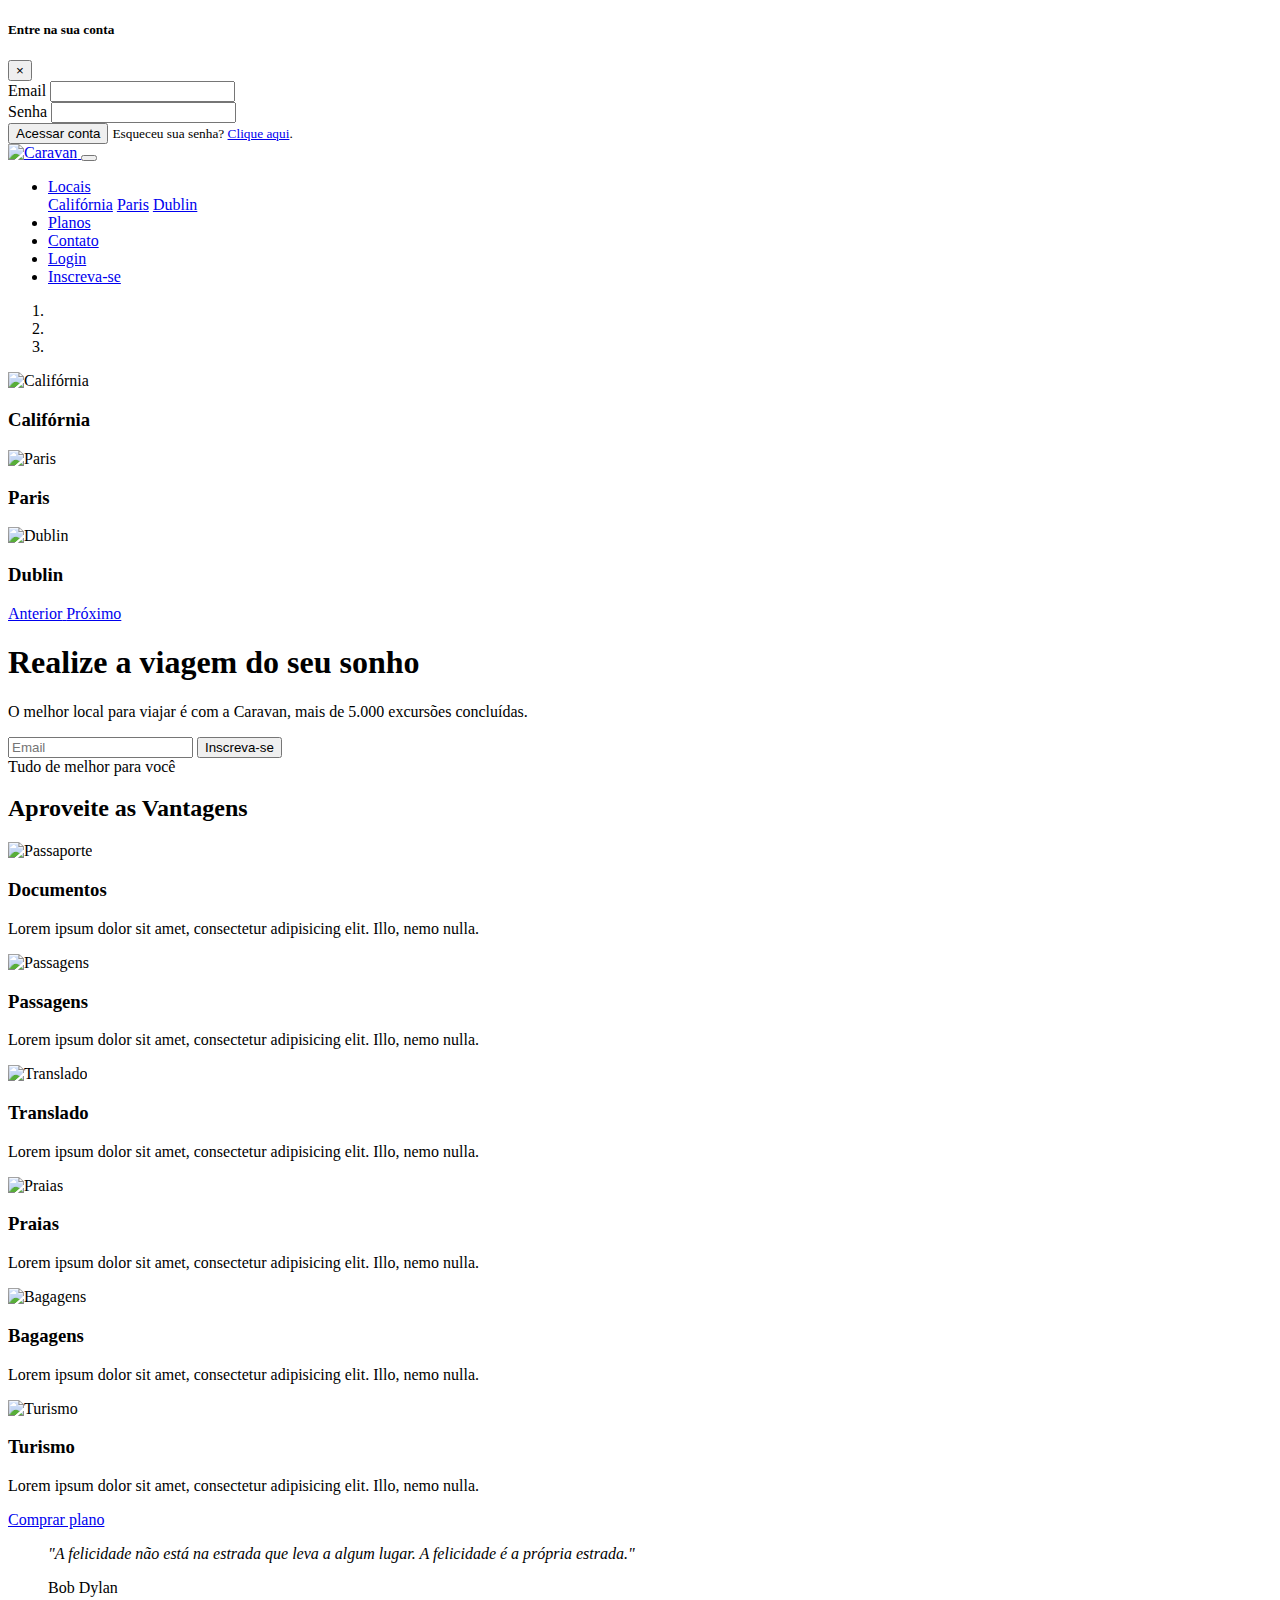
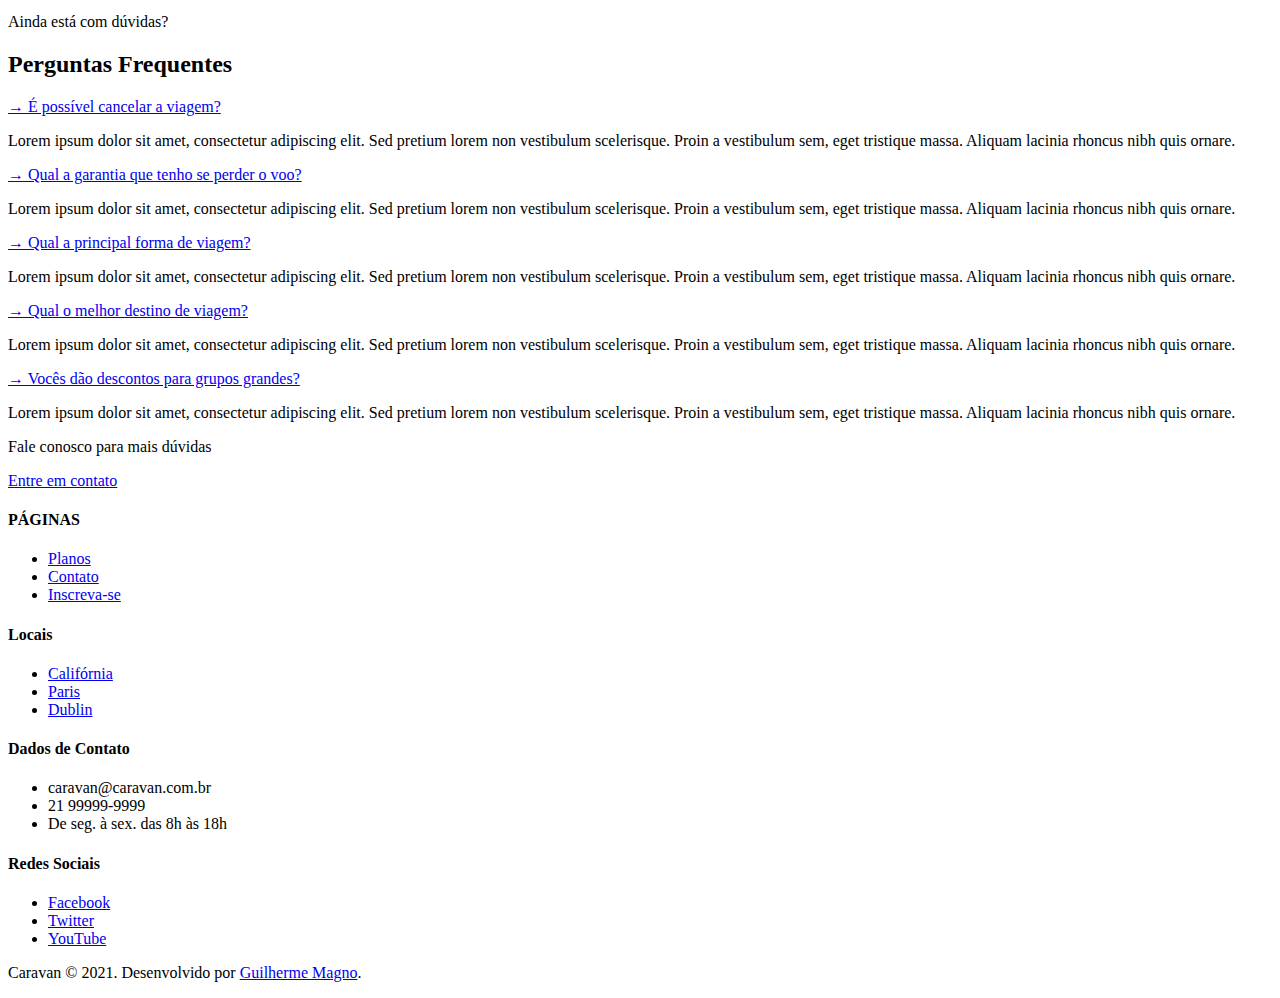
==== src/pages/index.html @ 3365ece3 "Organiza estrutura do projeto" ====
<!DOCTYPE html>
<html lang="pt-br">
<head>
  <meta charset="UTF-8">
  <meta name="viewport" content="width=device-width, initial-scale=1.0">
  <title>Caravan</title>
  <link rel="stylesheet" href="css/bootstrap.css">
  <link rel="stylesheet" href="css/style.css">
  <link rel="shortcut icon" href="img/favicon.ico" type="image/x-icon">
</head>
<body>

  <div class="modal fade" id="modalLogin" tabindex="-1" role="dialog" aria-labelledby="modalLoginLabel" aria-hidden="true">
    <div class="modal-dialog" role="document">
      <div class="modal-content">
        <div class="modal-header">
          <h5 class="modal-title" id="modalLoginLabel">Entre na sua conta</h5>
          <button type="button" class="close" data-dismiss="modal" aria-label="Fechar">
            <span aria-hidden="true">&times;</span>
          </button>
        </div>
        <div class="modal-body">
          <form>
            <div class="form-group">
              <label for="loginEmail">Email</label>
              <input type="email" class="form-control" id="loginEmail">
            </div>
            <div class="form-group">
              <label for="loginSenha">Senha</label>
              <input type="password" class="form-control" id="loginSenha">
            </div>
            <button type="submit" class="btn btn-primary">Acessar conta</button>
            <small class="form-text text-muted">Esqueceu sua senha? <a href="#">Clique aqui</a>.</small>
          </form>
        </div>
      </div>
    </div>
  </div>

  <nav class="navbar navbar-light bg-light navbar-expand-md fixed-top py-3 box-shadow">
    <a href="index.html" class="navbar-brand">
      <img src="img/caravan.svg" alt="Caravan">
    </a>
    <button class="navbar-toggler" type="button" data-toggle="collapse" data-target="#navbarSupportedContent" aria-controls="navbarSupportedContent" aria-expanded="false" aria-label="Toggle navigation">
      <span class="navbar-toggler-icon"></span>
    </button>

    <div class="collapse navbar-collapse" id="navbarSupportedContent">
      <ul class="navbar-nav ml-auto">
        <li class="nav-item dropdown">
          <a class="nav-link dropdown-toggle" href="#" id="navbarDropdown" role="button" data-toggle="dropdown" aria-haspopup="true" aria-expanded="false">Locais</a>
          <div class="dropdown-menu" aria-labelledby="navbarDropdown">
            <a href="local.html" class="dropdown-item">Califórnia</a>
            <a href="local.html" class="dropdown-item">Paris</a>
            <a href="local.html" class="dropdown-item">Dublin</a>
          </div>
        </li>
        <li class="nav-item">
          <a href="planos.html" class="nav-link">Planos</a>
        </li>
        <li class="nav-item">
          <a href="contato.html" class="nav-link">Contato</a>
        </li>
        <li class="nav-item">
          <a href="#" class="nav-link" data-toggle="modal" data-target="#modalLogin">Login</a>
        </li>
        <li class="nav-item">
          <a href="inscricao.html" class="btn btn-outline-primary ml-md-2">Inscreva-se</a>
        </li>
      </ul>
    </div>
  </nav>

  <section class="container-fluid">
    <div class="row bg-dark text-white">
      <div class="col-lg-7 p-0">
        <div id="carouselCidades" class="carousel slide" data-ride="carousel">
          <ol class="carousel-indicators">
            <li data-target="#carouselCidades" data-slide-to="0" class="active"></li>
            <li data-target="#carouselCidades" data-slide-to="1"></li>
            <li data-target="#carouselCidades" data-slide-to="2"></li>
          </ol>
          <div class="carousel-inner">
            <div class="carousel-item active">
              <img src="img/california.jpg" class="d-block w-100" alt="Califórnia">
              <div class="carousel-caption">
                <h3 class="display-4">Califórnia</h3>
              </div>
            </div>
            <div class="carousel-item">
              <img src="img/paris.jpg" class="d-block w-100" alt="Paris">
              <div class="carousel-caption">
                <h3 class="display-4">Paris</h3>
              </div>
            </div>
            <div class="carousel-item">
              <img src="img/dublin.jpg" class="d-block w-100" alt="Dublin">
              <div class="carousel-caption">
                <h3 class="display-4">Dublin</h3>
              </div>
            </div>
          </div>
          <a class="carousel-control-prev" href="#carouselCidades" role="button" data-slide="prev">
            <span class="carousel-control-prev-icon" aria-hidden="true"></span>
            <span class="sr-only">Anterior</span>
          </a>
          <a class="carousel-control-next" href="#carouselCidades" role="button" data-slide="next">
            <span class="carousel-control-next-icon" aria-hidden="true"></span>
            <span class="sr-only">Próximo</span>
          </a>
        </div>
      </div>
      <div class="col-lg-5 p-4 align-self-center">
        <h1 class="display-4">Realize a viagem do seu sonho</h1>
        <p class="lead">O melhor local para viajar é com a Caravan, mais de 5.000 excursões concluídas.</p>
        <form action="#">
          <div class="input-group input-group-lg">
            <input type="text" class="form-control" placeholder="Email" aria-label="Email">
            <span class="input-group-append">
              <button class="btn btn-primary" type="button">Inscreva-se</button>
            </span>
          </div>
        </form>
      </div>
    </div>
  </section>

  <section class="py-5 bg-light text-center">
    <div class="container">
      <div class="my-5">
        <span class="h6 d-block text-uppercase">Tudo de melhor para você</span>
        <h2 class="display-4 text-primary">Aproveite as Vantagens</h2>
      </div>
      <div class="row">
        <div class="col-xl-4 col-md-6">
          <div class="d-flex justify-content-center icon">
            <img src="img/icones/passaporte.svg" alt="Passaporte">
          </div>
          <h3>Documentos</h3>
          <p>Lorem ipsum dolor sit amet, consectetur adipisicing elit. Illo, nemo nulla.</p>
        </div>
        <div class="col-xl-4 col-md-6">
          <div class="d-flex justify-content-center icon">
            <img src="img/icones/passagens.svg" alt="Passagens">
          </div>
          <h3>Passagens</h3>
          <p>Lorem ipsum dolor sit amet, consectetur adipisicing elit. Illo, nemo nulla.</p>
        </div>
        <div class="col-xl-4 col-md-6">
          <div class="d-flex justify-content-center icon">
            <img src="img/icones/translado.svg" alt="Translado">
          </div>
          <h3>Translado</h3>
          <p>Lorem ipsum dolor sit amet, consectetur adipisicing elit. Illo, nemo nulla.</p>
        </div>
        <div class="col-xl-4 col-md-6">
          <div class="d-flex justify-content-center icon">
            <img src="img/icones/praias.svg" alt="Praias">
          </div>
          <h3>Praias</h3>
          <p>Lorem ipsum dolor sit amet, consectetur adipisicing elit. Illo, nemo nulla.</p>
        </div>
        <div class="col-xl-4 col-md-6">
          <div class="d-flex justify-content-center icon">
            <img src="img/icones/bagagens.svg" alt="Bagagens">
          </div>
          <h3>Bagagens</h3>
          <p>Lorem ipsum dolor sit amet, consectetur adipisicing elit. Illo, nemo nulla.</p>
        </div>
        <div class="col-xl-4 col-md-6">
          <div class="d-flex justify-content-center icon">
            <img src="img/icones/turismo.svg" alt="Turismo">
          </div>
          <h3>Turismo</h3>
          <p>Lorem ipsum dolor sit amet, consectetur adipisicing elit. Illo, nemo nulla.</p>
        </div>
      </div>
      <a href="planos.html" class="btn btn-primary btn-lg mt-4">Comprar plano</a>
    </div>
  </section>

  <section id="home-quote" class="p-md-5">
    <blockquote class="blockquote text-center text-white p-md-5 p-3">
      <p class="display-4">
        <em>"A felicidade não está na estrada que leva a algum lugar. A felicidade é a própria estrada."</em>
      </p>
      <footer class="blockquote-footer text-white">Bob Dylan</footer>
    </blockquote>
  </section>

  <section class="container">
    <div class="my-5 text-center">
      <span class="h6 d-block text-uppercase">Ainda está com dúvidas?</span>
      <h2 class="display-4 text-primary">Perguntas Frequentes</h2>
    </div>
    <div class="row justify-content-center">
      <div class="col-md-6" id="perguntasFrequentes" data-children=".pergunta">
        <div class="pergunta py-2">
          <a href="#pergunta1" class="lead" data-toggle="collapse" data-parent="perguntasFrequentes">→ É possível cancelar a viagem?</a>
          <div id="pergunta1" class="collapse show" aria-controls="pergunta1">
            <p>Lorem ipsum dolor sit amet, consectetur adipiscing elit. Sed pretium lorem non vestibulum scelerisque. Proin a vestibulum sem, eget tristique massa. Aliquam lacinia rhoncus nibh quis ornare.</p>
          </div>
        </div>
        <div class="dropdown-divider"></div>
        <div class="pergunta py-2">
          <a href="#pergunta2" class="lead" data-toggle="collapse" data-parent="perguntasFrequentes">→ Qual a garantia que tenho se perder o voo?</a>
          <div id="pergunta2" class="collapse" aria-controls="pergunta2">
            <p>Lorem ipsum dolor sit amet, consectetur adipiscing elit. Sed pretium lorem non vestibulum scelerisque. Proin a vestibulum sem, eget tristique massa. Aliquam lacinia rhoncus nibh quis ornare.</p>
          </div>
        </div>
        <div class="dropdown-divider"></div>
        <div class="pergunta py-2">
          <a href="#pergunta3" class="lead" data-toggle="collapse" data-parent="perguntasFrequentes">→ Qual a principal forma de viagem?</a>
          <div id="pergunta3" class="collapse" aria-controls="pergunta3">
            <p>Lorem ipsum dolor sit amet, consectetur adipiscing elit. Sed pretium lorem non vestibulum scelerisque. Proin a vestibulum sem, eget tristique massa. Aliquam lacinia rhoncus nibh quis ornare.</p>
          </div>
        </div>
        <div class="dropdown-divider"></div>
        <div class="pergunta py-2">
          <a href="#pergunta4" class="lead" data-toggle="collapse" data-parent="perguntasFrequentes">→ Qual o melhor destino de viagem?</a>
          <div id="pergunta4" class="collapse" aria-controls="pergunta4">
            <p>Lorem ipsum dolor sit amet, consectetur adipiscing elit. Sed pretium lorem non vestibulum scelerisque. Proin a vestibulum sem, eget tristique massa. Aliquam lacinia rhoncus nibh quis ornare.</p>
          </div>
        </div>
        <div class="dropdown-divider"></div>
        <div class="pergunta py-2">
          <a href="#pergunta5" class="lead" data-toggle="collapse" data-parent="perguntasFrequentes">→ Vocês dão descontos para grupos grandes?</a>
          <div id="pergunta5" class="collapse" aria-controls="pergunta5">
            <p>Lorem ipsum dolor sit amet, consectetur adipiscing elit. Sed pretium lorem non vestibulum scelerisque. Proin a vestibulum sem, eget tristique massa. Aliquam lacinia rhoncus nibh quis ornare.</p>
          </div>
        </div>
        <div class="dropdown-divider"></div>
      </div>
    </div>
    <div class="text-center my-4">
      <p class="small m-1 text-uppercase">Fale conosco para mais dúvidas</p>
      <a href="contato.html" class="btn btn-primary btn-lg">Entre em contato</a>
    </div>
  </section>
  
  <footer class="bg-dark text-white mt-5">
    <div class="container py-4">
      <div class="row">
        <div class="col-6 col-md-3">
          <h4 class="h6">PÁGINAS</h4>
          <ul class="list-unstyled">
            <li><a href="planos.html">Planos</a></li>
            <li><a href="contato.html">Contato</a></li>
            <li><a href="inscricao.html">Inscreva-se</a></li>
          </ul>
        </div>
        <div class="col-6 col-md-3">
          <h4 class="h6 text-uppercase">Locais</h4>
          <ul class="list-unstyled">
            <li><a href="local.html">Califórnia</a></li>
            <li><a href="local.html">Paris</a></li>
            <li><a href="local.html">Dublin</a></li>
          </ul>
        </div>
        <div class="col-md-4">
          <h4 class="h6 text-uppercase">Dados de Contato</h4>
          <ul class="list-unstyled">
            <li class="text-secondary">caravan@caravan.com.br</li>
            <li class="text-secondary">21 99999-9999</li>
            <li class="text-secondary">De seg. à sex. das 8h às 18h</li>
          </ul>
        </div>
        <div class="col-md-2">
          <h4 class="h6 text-uppercase">Redes Sociais</h4>
          <ul class="list-unstyled">
            <li><a href="#" class="btn btn-outline-secondary btn-sm btn-block mb-2 footer-button">Facebook</a></li>
            <li><a href="#" class="btn btn-outline-secondary btn-sm btn-block mb-2 footer-button">Twitter</a></li>
            <li><a href="#" class="btn btn-outline-secondary btn-sm btn-block mb-2 footer-button">YouTube</a></li>
          </ul>
        </div>
      </div>
    </div>
    <div class="bg-primary text-center py-3">
      <p class="mb-0">Caravan © 2021. Desenvolvido por <a href="https://github.com/devMagno" target="_blank" class="text-dark font-weight-bold">Guilherme Magno</a>.</p>
    </div>
  </footer>
  
  <script type="text/javascript" src="js/jquery-3.2.1.slim.min.js"></script>
  <script type="text/javascript" src="js/popper.min.js"></script>
  <script type="text/javascript" src="js/bootstrap.js"></script>
  <script type="text/javascript" src="js/app.js"></script>

</body>
</html>
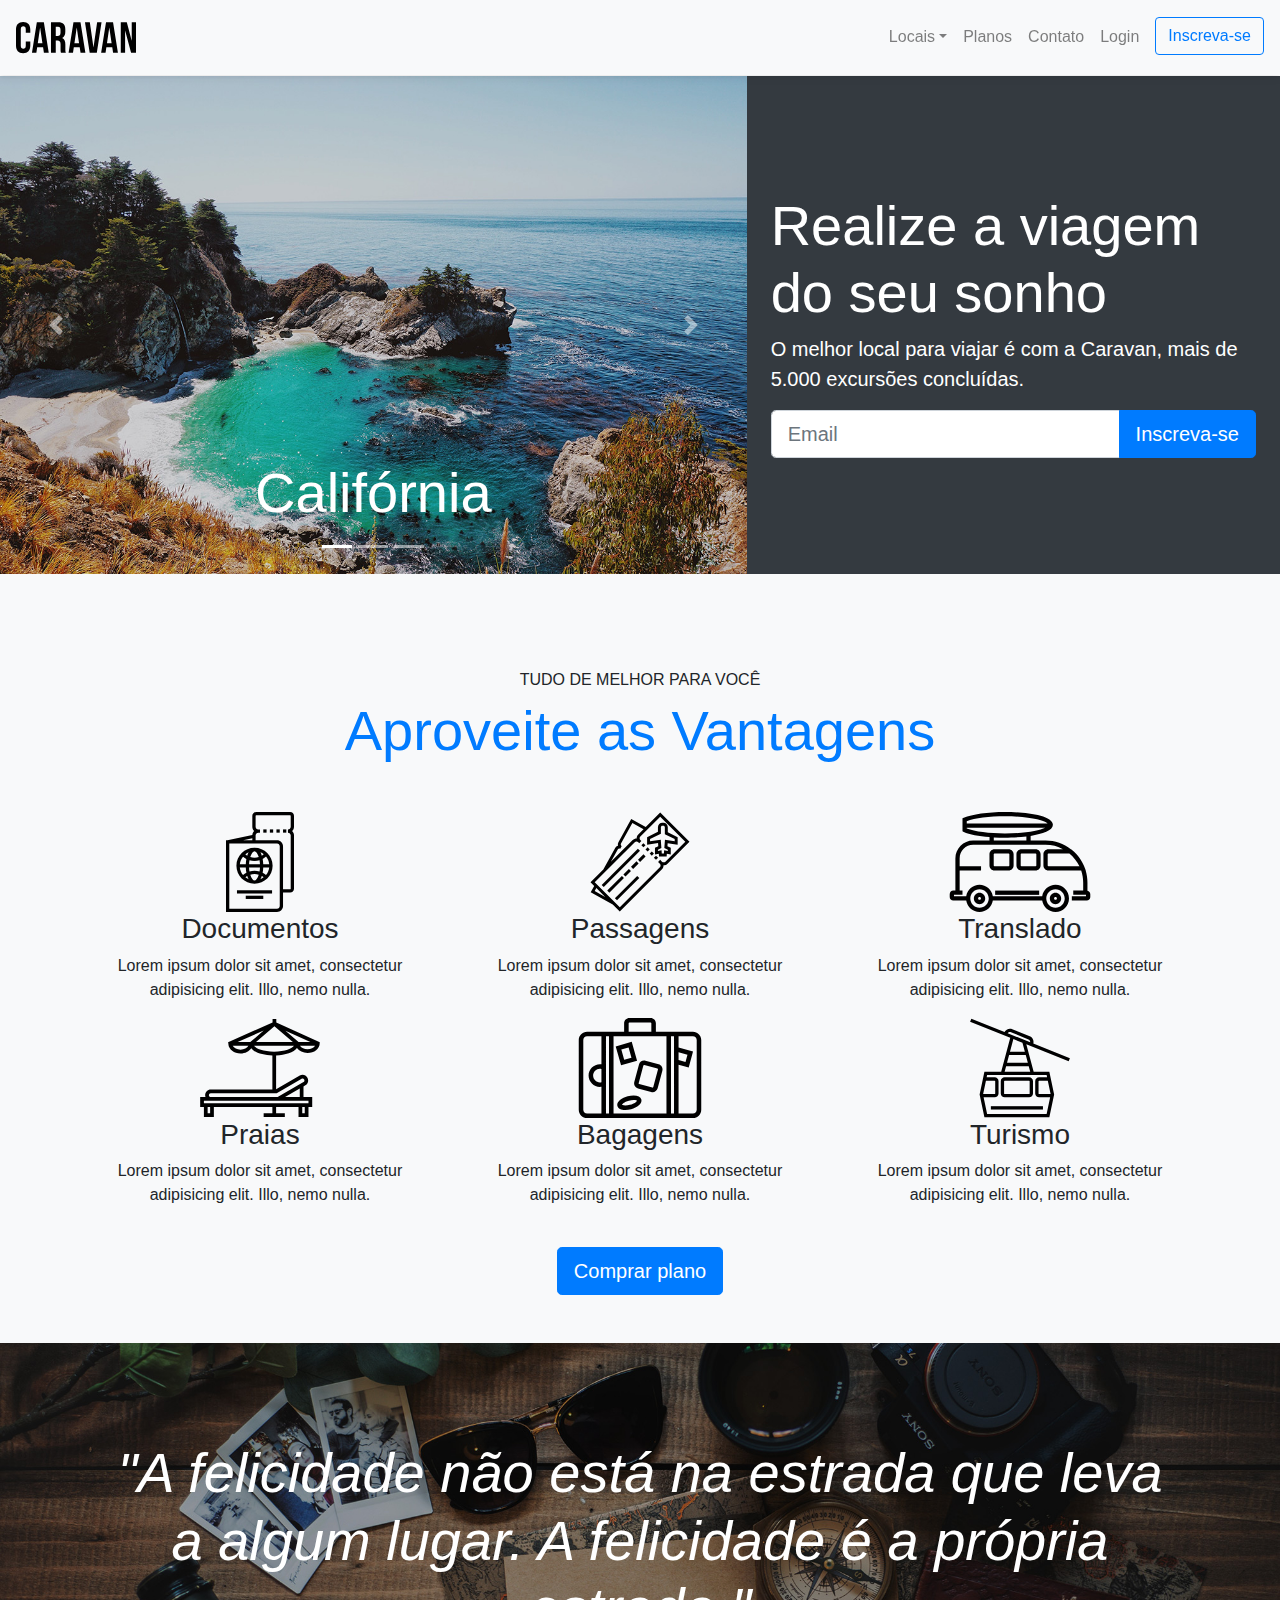
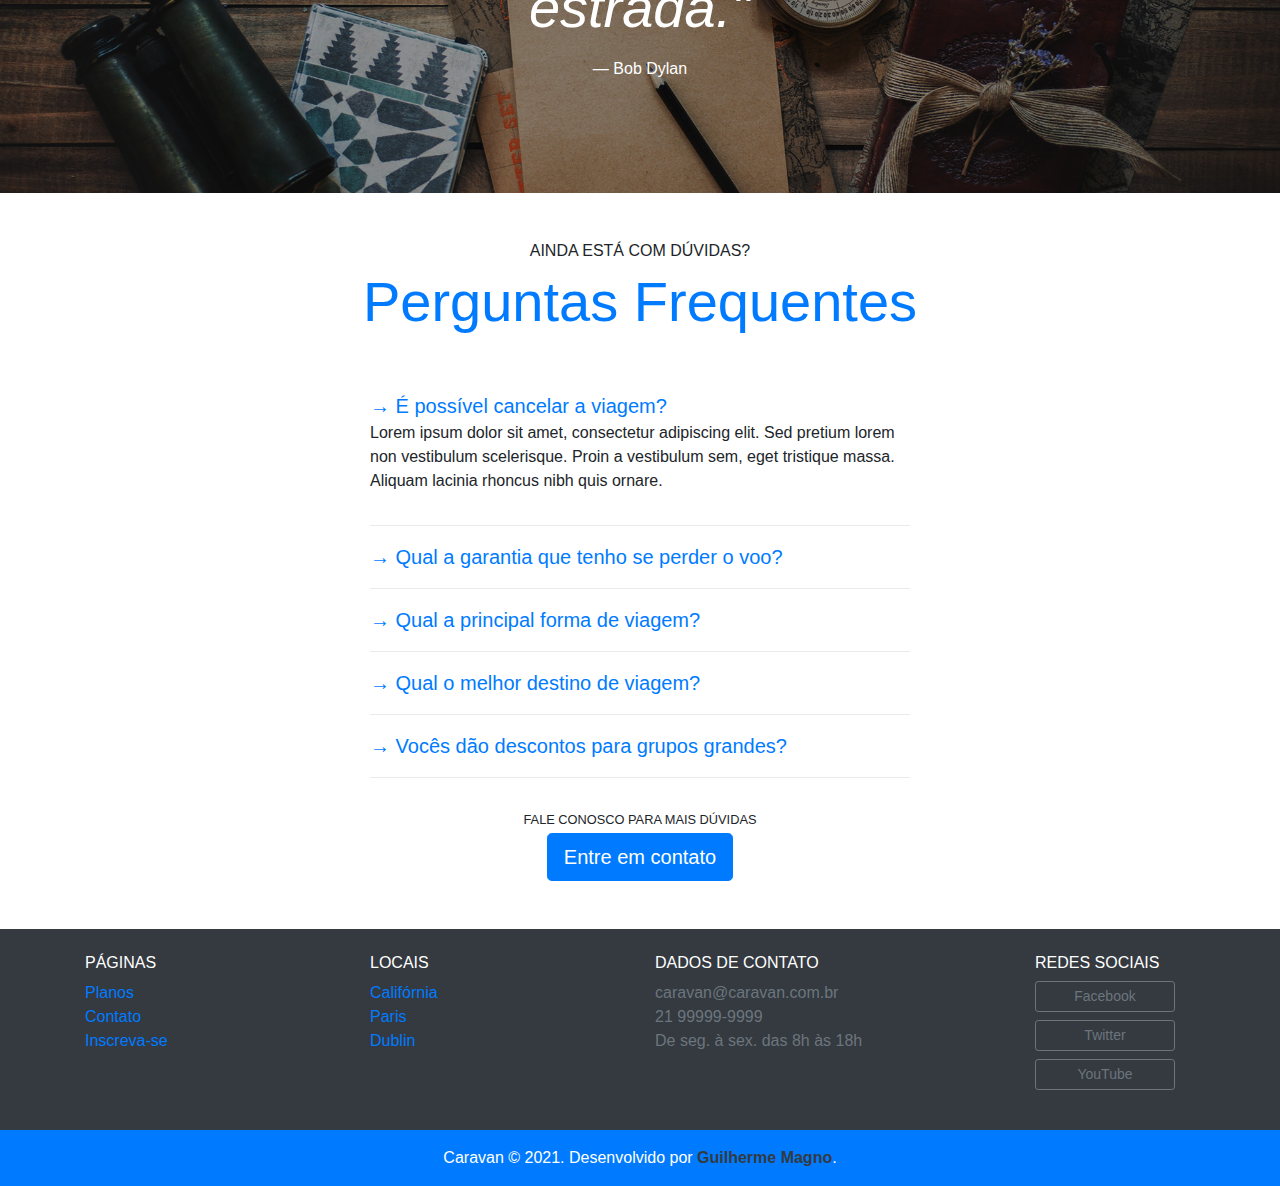
==== commit 433d269e: "Atualiza src dos links, imagens e scripts" ====
--- a/src/pages/index.html
+++ b/src/pages/index.html
@@ -4,9 +4,9 @@
   <meta charset="UTF-8">
   <meta name="viewport" content="width=device-width, initial-scale=1.0">
   <title>Caravan</title>
-  <link rel="stylesheet" href="css/bootstrap.css">
-  <link rel="stylesheet" href="css/style.css">
-  <link rel="shortcut icon" href="img/favicon.ico" type="image/x-icon">
+  <link rel="stylesheet" href="../css/bootstrap.css">
+  <link rel="stylesheet" href="../css/style.css">
+  <link rel="shortcut icon" href="../img/favicon.ico" type="image/x-icon">
 </head>
 <body>
 
@@ -39,7 +39,7 @@
 
   <nav class="navbar navbar-light bg-light navbar-expand-md fixed-top py-3 box-shadow">
     <a href="index.html" class="navbar-brand">
-      <img src="img/caravan.svg" alt="Caravan">
+      <img src="../img/caravan.svg" alt="Caravan">
     </a>
     <button class="navbar-toggler" type="button" data-toggle="collapse" data-target="#navbarSupportedContent" aria-controls="navbarSupportedContent" aria-expanded="false" aria-label="Toggle navigation">
       <span class="navbar-toggler-icon"></span>
@@ -82,19 +82,19 @@
           </ol>
           <div class="carousel-inner">
             <div class="carousel-item active">
-              <img src="img/california.jpg" class="d-block w-100" alt="Califórnia">
+              <img src="../img/california.jpg" class="d-block w-100" alt="Califórnia">
               <div class="carousel-caption">
                 <h3 class="display-4">Califórnia</h3>
               </div>
             </div>
             <div class="carousel-item">
-              <img src="img/paris.jpg" class="d-block w-100" alt="Paris">
+              <img src="../img/paris.jpg" class="d-block w-100" alt="Paris">
               <div class="carousel-caption">
                 <h3 class="display-4">Paris</h3>
               </div>
             </div>
             <div class="carousel-item">
-              <img src="img/dublin.jpg" class="d-block w-100" alt="Dublin">
+              <img src="../img/dublin.jpg" class="d-block w-100" alt="Dublin">
               <div class="carousel-caption">
                 <h3 class="display-4">Dublin</h3>
               </div>
@@ -134,42 +134,42 @@
       <div class="row">
         <div class="col-xl-4 col-md-6">
           <div class="d-flex justify-content-center icon">
-            <img src="img/icones/passaporte.svg" alt="Passaporte">
+            <img src="../img/icones/passaporte.svg" alt="Passaporte">
           </div>
           <h3>Documentos</h3>
           <p>Lorem ipsum dolor sit amet, consectetur adipisicing elit. Illo, nemo nulla.</p>
         </div>
         <div class="col-xl-4 col-md-6">
           <div class="d-flex justify-content-center icon">
-            <img src="img/icones/passagens.svg" alt="Passagens">
+            <img src="../img/icones/passagens.svg" alt="Passagens">
           </div>
           <h3>Passagens</h3>
           <p>Lorem ipsum dolor sit amet, consectetur adipisicing elit. Illo, nemo nulla.</p>
         </div>
         <div class="col-xl-4 col-md-6">
           <div class="d-flex justify-content-center icon">
-            <img src="img/icones/translado.svg" alt="Translado">
+            <img src="../img/icones/translado.svg" alt="Translado">
           </div>
           <h3>Translado</h3>
           <p>Lorem ipsum dolor sit amet, consectetur adipisicing elit. Illo, nemo nulla.</p>
         </div>
         <div class="col-xl-4 col-md-6">
           <div class="d-flex justify-content-center icon">
-            <img src="img/icones/praias.svg" alt="Praias">
+            <img src="../img/icones/praias.svg" alt="Praias">
           </div>
           <h3>Praias</h3>
           <p>Lorem ipsum dolor sit amet, consectetur adipisicing elit. Illo, nemo nulla.</p>
         </div>
         <div class="col-xl-4 col-md-6">
           <div class="d-flex justify-content-center icon">
-            <img src="img/icones/bagagens.svg" alt="Bagagens">
+            <img src="../img/icones/bagagens.svg" alt="Bagagens">
           </div>
           <h3>Bagagens</h3>
           <p>Lorem ipsum dolor sit amet, consectetur adipisicing elit. Illo, nemo nulla.</p>
         </div>
         <div class="col-xl-4 col-md-6">
           <div class="d-flex justify-content-center icon">
-            <img src="img/icones/turismo.svg" alt="Turismo">
+            <img src="../img/icones/turismo.svg" alt="Turismo">
           </div>
           <h3>Turismo</h3>
           <p>Lorem ipsum dolor sit amet, consectetur adipisicing elit. Illo, nemo nulla.</p>
@@ -280,10 +280,10 @@
     </div>
   </footer>
   
-  <script type="text/javascript" src="js/jquery-3.2.1.slim.min.js"></script>
-  <script type="text/javascript" src="js/popper.min.js"></script>
-  <script type="text/javascript" src="js/bootstrap.js"></script>
-  <script type="text/javascript" src="js/app.js"></script>
+  <script type="text/javascript" src="../js/jquery-3.2.1.slim.min.js"></script>
+  <script type="text/javascript" src="../js/popper.min.js"></script>
+  <script type="text/javascript" src="../js/bootstrap.js"></script>
+  <script type="text/javascript" src="../js/app.js"></script>
 
 </body>
 </html>--- a/src/css/style.css
+++ b/src/css/style.css
@@ -0,0 +1,44 @@
+.box-shadow {
+  box-shadow: 0 2px 4px 0 rgba(0, 0, 0, .05),
+              0 4px 8px 0 rgba(0, 0, 0, .05);
+}
+
+body {
+  padding-top: 76px;
+}
+
+.icon {
+  height: 100px;
+}
+
+#home-quote {
+  background: url('../img/bg-quote.jpg') center center;
+  background-size: cover;
+}
+
+.footer-button {
+  max-width: 140px;
+}
+
+.lista-plano li {
+  padding: 1rem;
+}
+.lista-plano li + li {
+  border-top: 1px solid rgba(0, 0, 0, 0.2);
+}
+
+.contact-button {
+  max-width: 260px;
+}
+
+@media only screen and (max-width: 767px) {
+  #home-quote .display-4 {
+    font-size: 2.5rem;
+  }
+  body {
+    padding-top: 0;
+  }
+  .fixed-top {
+    position: relative;
+  }
+}